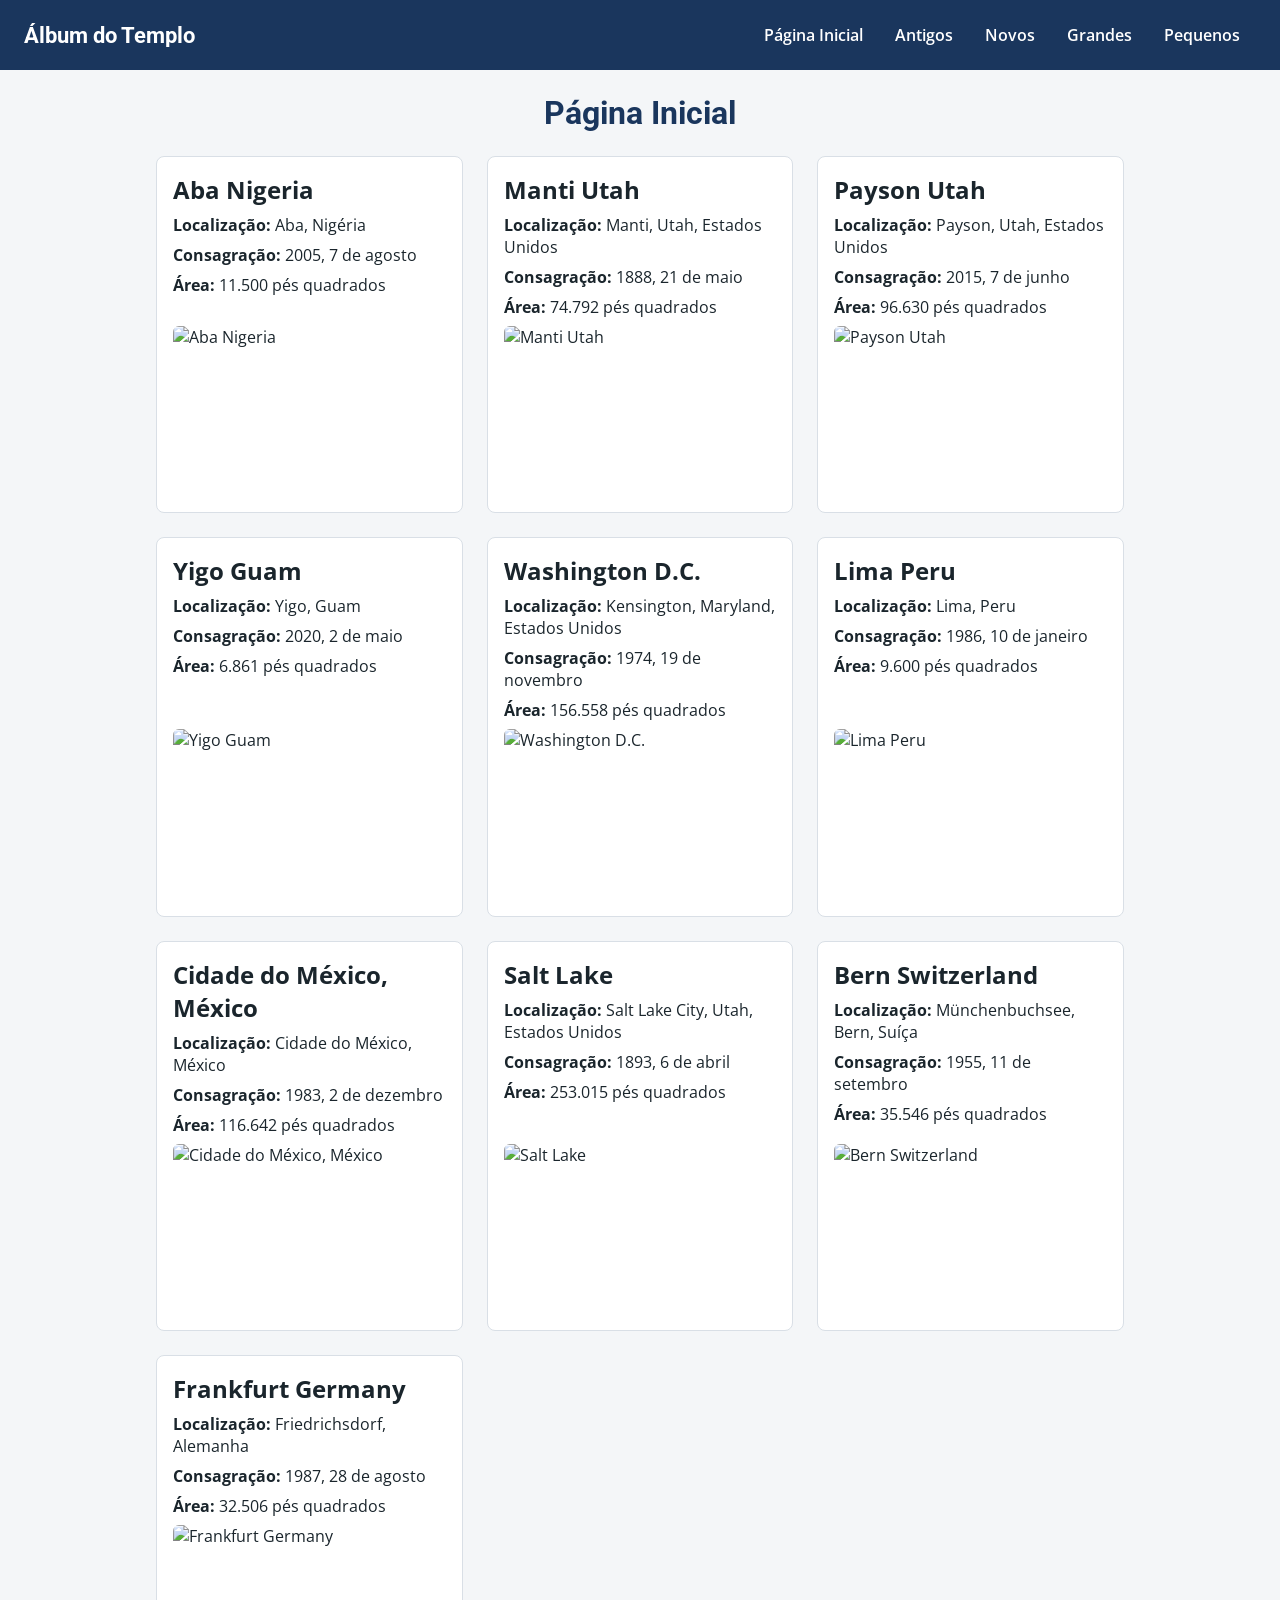
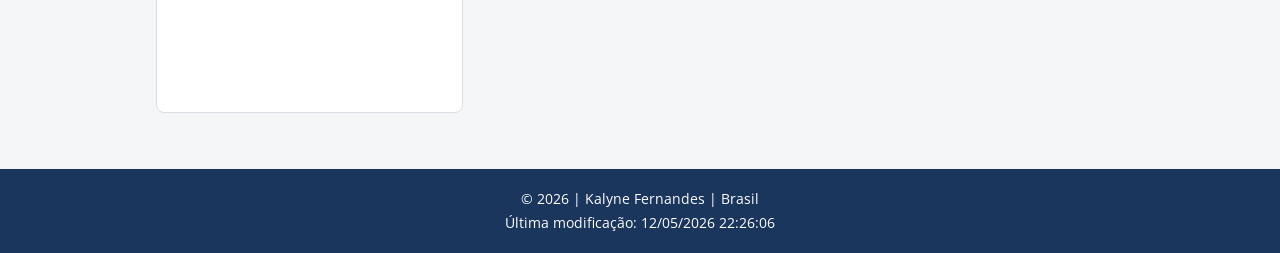
==== templos-filtrados.html @ 2fb64fff "Conclui S04 templos filtrados" ====
<!DOCTYPE html>
<html lang="pt-BR">
<head>
  <meta charset="UTF-8">
  <meta name="viewport" content="width=device-width, initial-scale=1.0">
  <title>Álbum do Templo | WDD 131</title>
  <meta name="description" content="Galeria de fotos de templos responsiva para o curso WDD 131.">
  <meta name="author" content="Kalyne Fernandes">

  <!-- Google Fonts -->
  <link rel="preconnect" href="https://fonts.googleapis.com">
  <link rel="preconnect" href="https://fonts.gstatic.com" crossorigin>
  <link href="https://fonts.googleapis.com/css2?family=Open+Sans:wght@400;600&family=Roboto:wght@400;700&display=swap" rel="stylesheet">

  <!-- CSS Estilos -->
  <link rel="stylesheet" href="estilos/templos-filtrados.css">
  <link rel="stylesheet" href="estilos/templos-filtrados-grandes.css">

  <!-- JavaScript -->
  <script src="scripts/templos-filtrados.js" defer></script>
</head>
<body>
  <header>
    <span>Álbum do Templo</span>
    <button id="menu-hamburguer" aria-label="Menu">☰</button>
    <nav id="menu-nav" aria-label="Filtros de templos">
      <a href="#inicio" data-filtro="inicio">Página Inicial</a>
      <a href="#antigos" data-filtro="antigos">Antigos</a>
      <a href="#novos" data-filtro="novos">Novos</a>
      <a href="#grandes" data-filtro="grandes">Grandes</a>
      <a href="#pequenos" data-filtro="pequenos">Pequenos</a>
    </nav>
  </header>

  <main>
    <h1 id="titulo-filtro">Página Inicial</h1>
    <div id="cards-templos" class="grid-templos"></div>
  </main>

  <footer>
    <p>© <span id="anoatual"></span> | Kalyne Fernandes | Brasil</p>
    <p id="ultimaModificacao"></p>
  </footer>
</body>
</html>
---- estilos/templos-filtrados.css ----
* {
    box-sizing: border-box;
    margin: 0;
    padding: 0;
}

body {
    font-family: 'Open Sans', sans-serif;
    background-color: #f4f6f8;
    color: #1a252c;
    display: flex;
    flex-direction: column;
    min-height: 100vh;
}

header {
    background-color: #1a365d;
    color: #ffffff;
    display: flex;
    justify-content: space-between;
    align-items: center;
    padding: 1rem 1.5rem;
    position: relative;
}

header span {
    font-family: 'Roboto', sans-serif;
    font-size: 1.4rem;
    font-weight: 700;
}

#menu-hamburguer {
    background: none;
    border: none;
    color: #ffffff;
    font-size: 2rem;
    cursor: pointer;
}

nav {
    display: none;
    flex-direction: column;
    width: 100%;
    position: absolute;
    top: 100%;
    left: 0;
    background-color: #1a365d;
    text-align: center;
    z-index: 10;
}

nav.mostrar {
    display: flex;
}

nav a {
    color: #ffffff;
    text-decoration: none;
    padding: 0.8rem 1rem;
    font-weight: 600;
    border-top: 1px solid #2b4c7e;
    transition: background-color 0.3s;
}

nav a:hover {
    background-color: #2b4c7e;
}

main {
    max-width: 1000px;
    margin: 1.5rem auto;
    padding: 0 1rem;
    flex: 1;
    width: 100%;
}

main h1 {
    text-align: center;
    font-family: 'Roboto', sans-serif;
    color: #1a365d;
    margin-bottom: 1.5rem;
}

.grid-templos {
    display: grid;
    grid-template-columns: 1fr;
    gap: 1.5rem;
}

figure {
    background-color: #ffffff;
    border: 1px solid #cbd5e1;
    border-radius: 8px;
    overflow: hidden;
    text-align: center;
    box-shadow: 0 2px 5px rgba(0,0,0,0.05);
}

figure img {
    width: 100%;
    height: auto;
    display: block;
    object-fit: cover;
}

figcaption {
    padding: 0.8rem;
    font-weight: 600;
    color: #1a365d;
}

footer {
    background-color: #1a365d;
    color: #ffffff;
    text-align: center;
    padding: 1rem;
    margin-top: 2rem;
    font-size: 0.9rem;
}

footer p {
    margin: 0.3rem 0;
}
.cartao-templo {
  background-color: #ffffff;
  border: 1px solid #d9dfe6;
  border-radius: 8px;
  padding: 1rem;
  display: flex;
  flex-direction: column;
  gap: 0.5rem;
}

.cartao-templo img {
  width: 100%;
  height: auto;
  border-radius: 6px;
  margin-top: auto;
}
---- estilos/templos-filtrados-grandes.css ----
#menu-hamburguer {
    display: none;
}

nav {
    display: flex;
    position: static;
    flex-direction: row;
    width: auto;
    background-color: transparent;
}

nav a {
    border-top: none;
    padding: 0.5rem 1rem;
    border-radius: 4px;
}

.grid-templos {
    grid-template-columns: repeat(auto-fit, minmax(280px, 1fr));
}
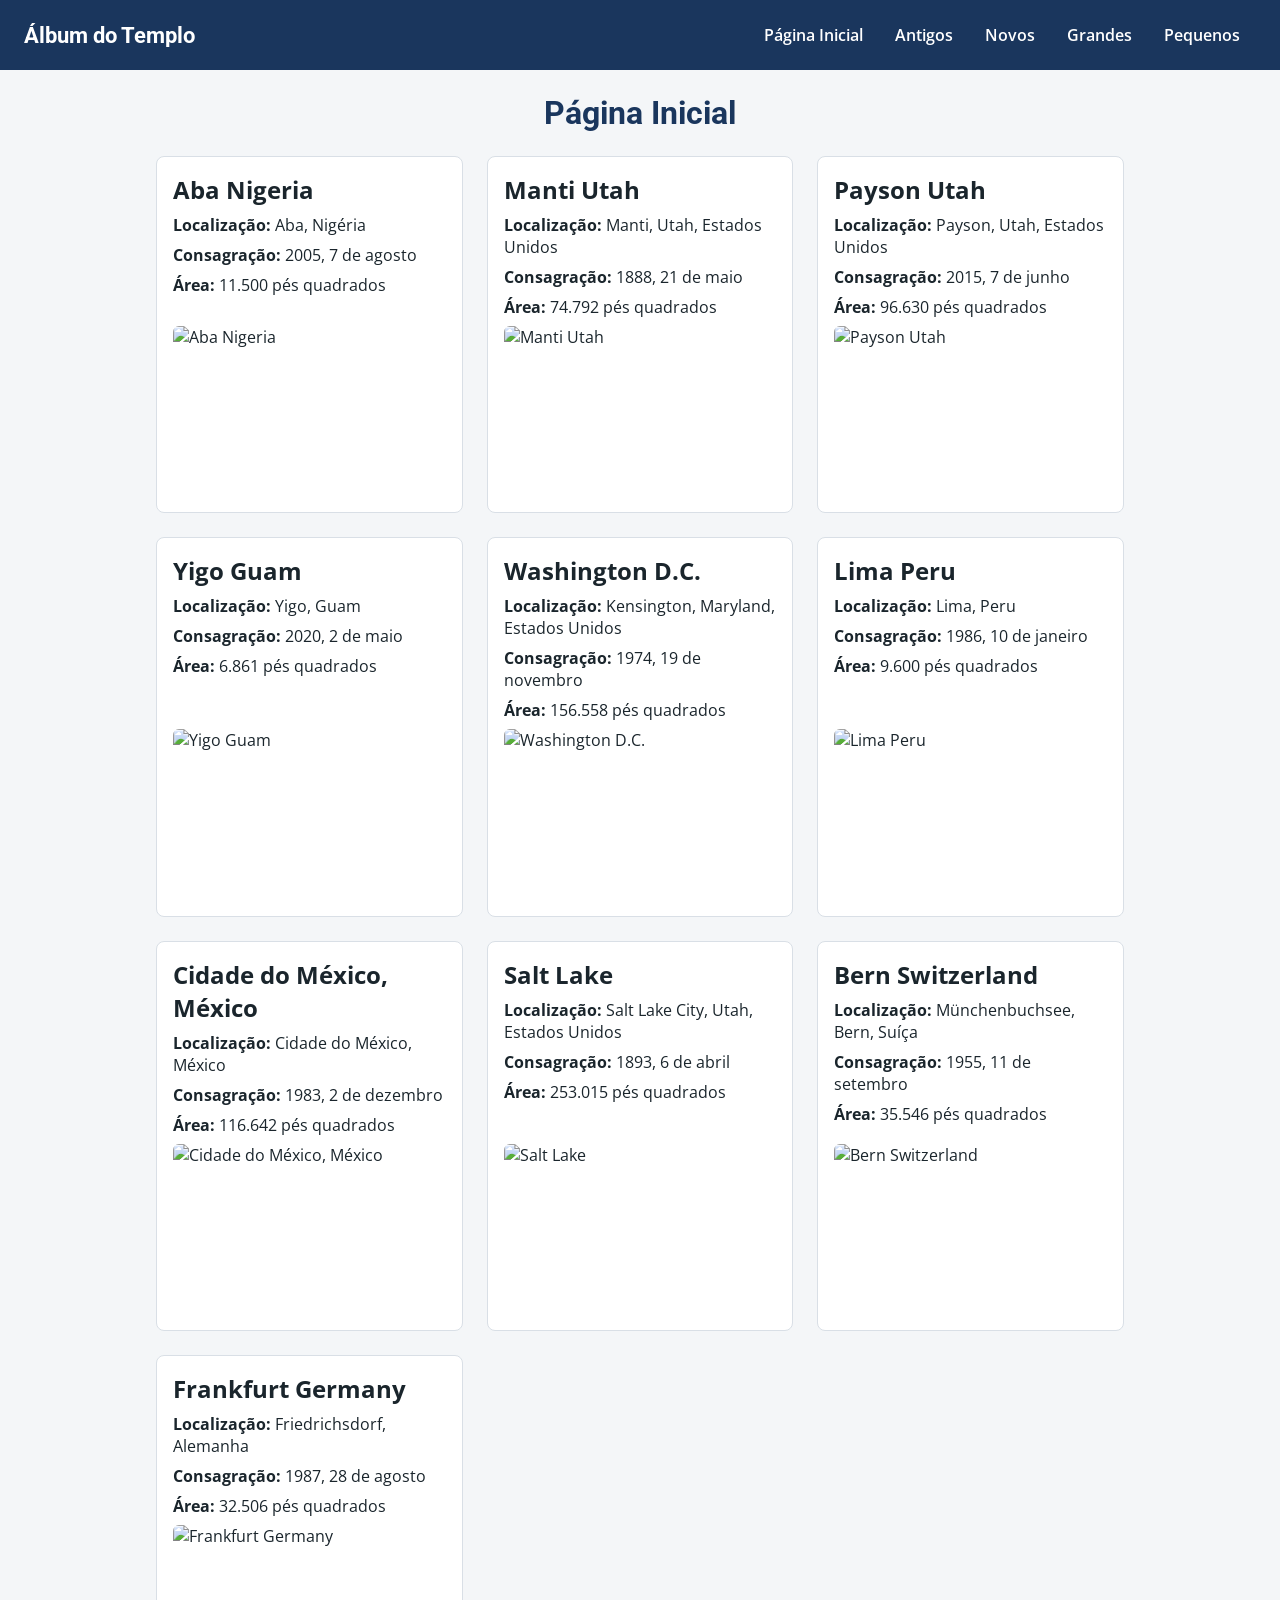
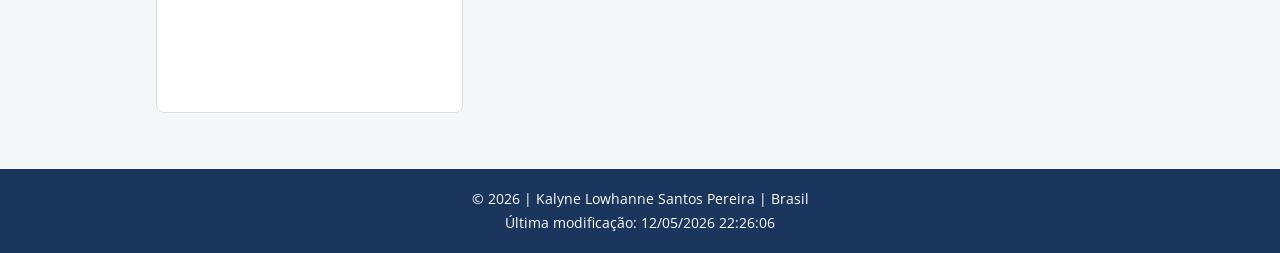
==== commit 52611b0a: "Conclui S04 templos filtrados" ====
--- a/templos-filtrados.html
+++ b/templos-filtrados.html
@@ -38,7 +38,7 @@
   </main>
 
   <footer>
-    <p>© <span id="anoatual"></span> | Kalyne Fernandes | Brasil</p>
+    <p>© <span id="anoatual"></span> | Kalyne Lowhanne Santos Pereira | Brasil</p>
     <p id="ultimaModificacao"></p>
   </footer>
 </body>
